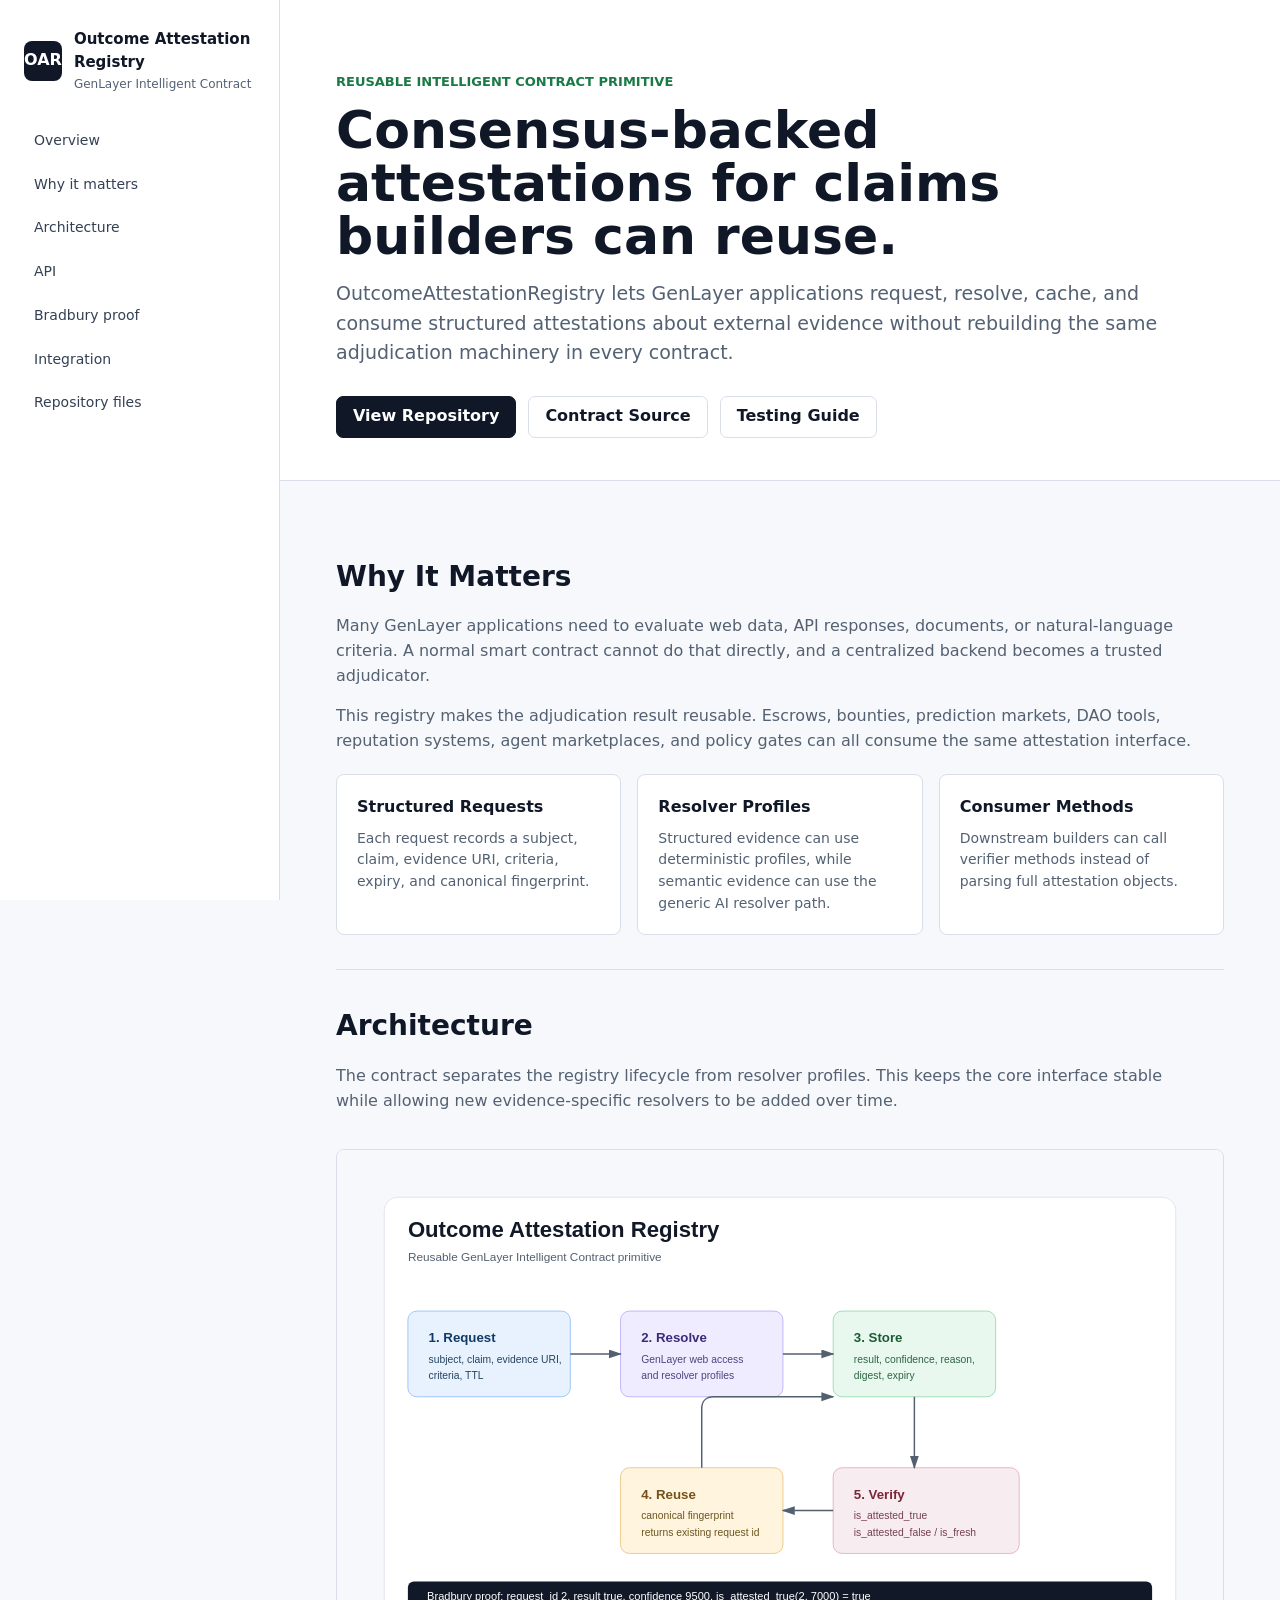
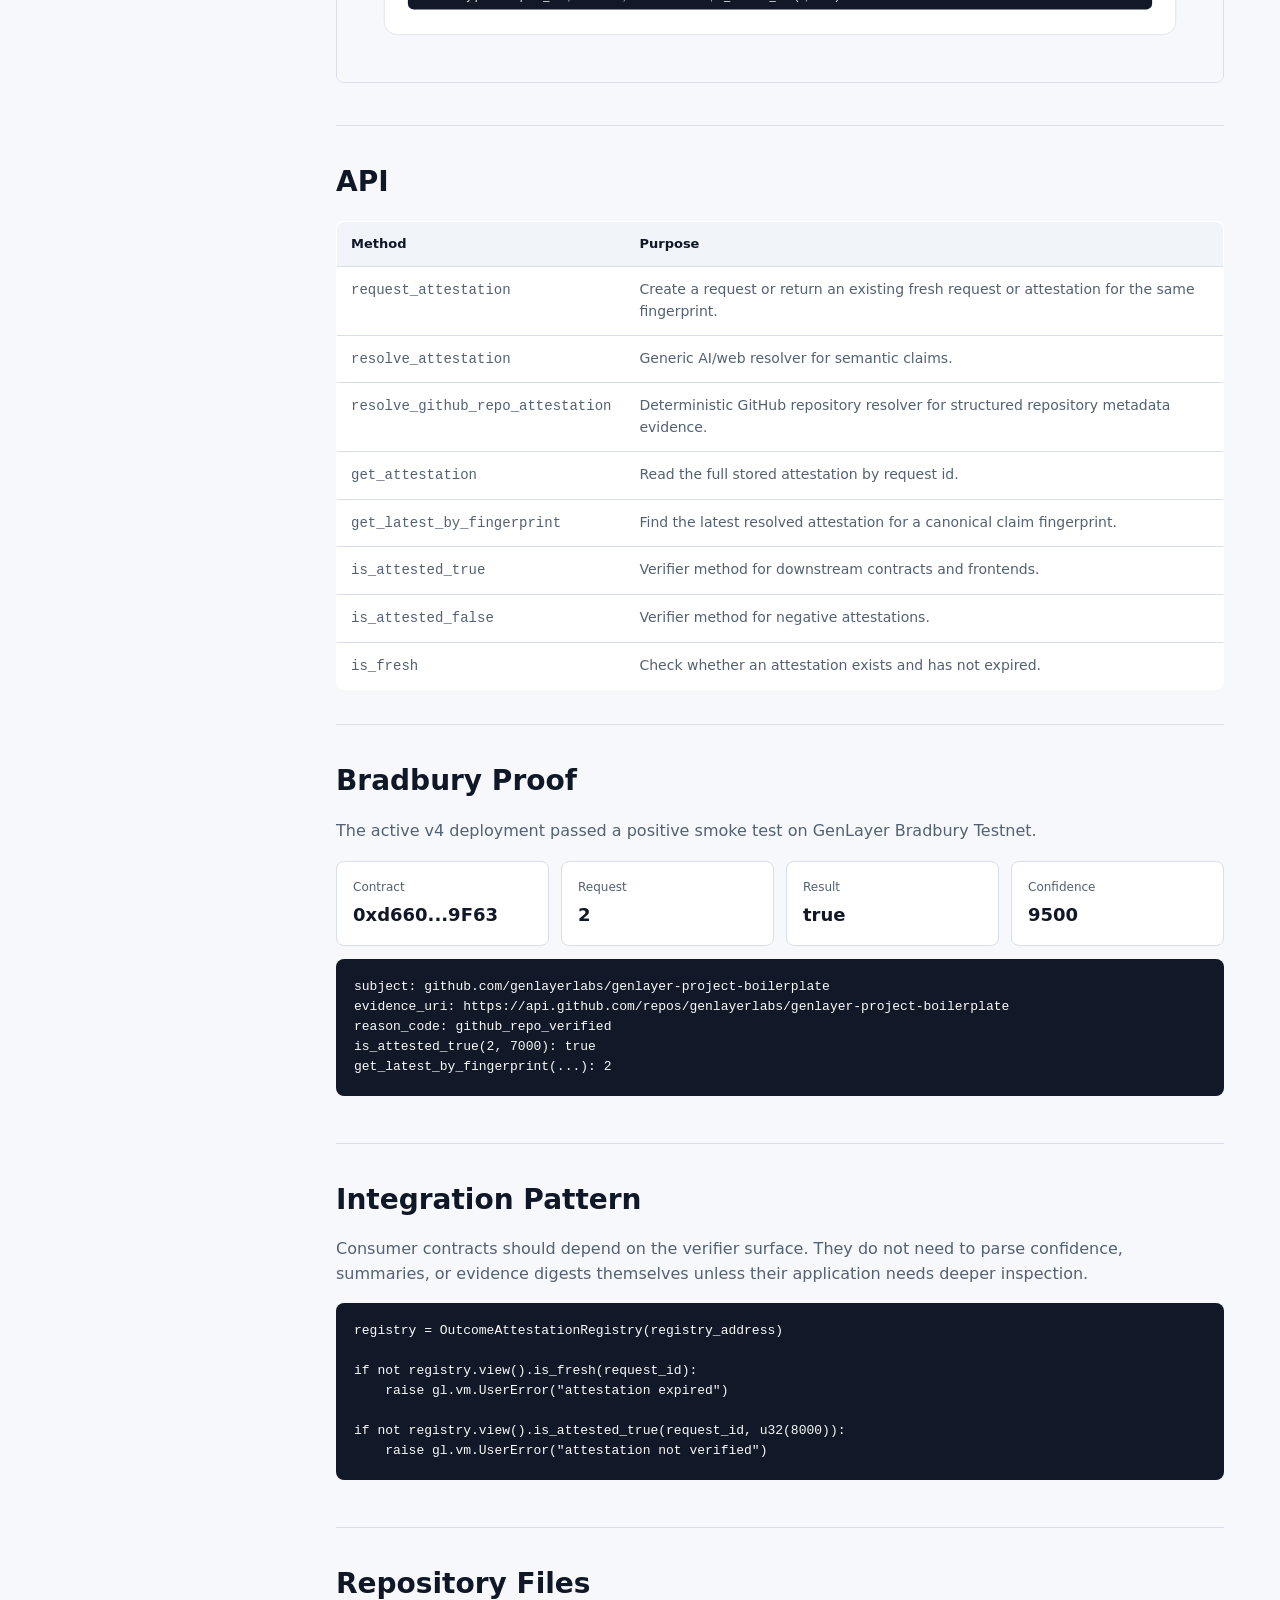
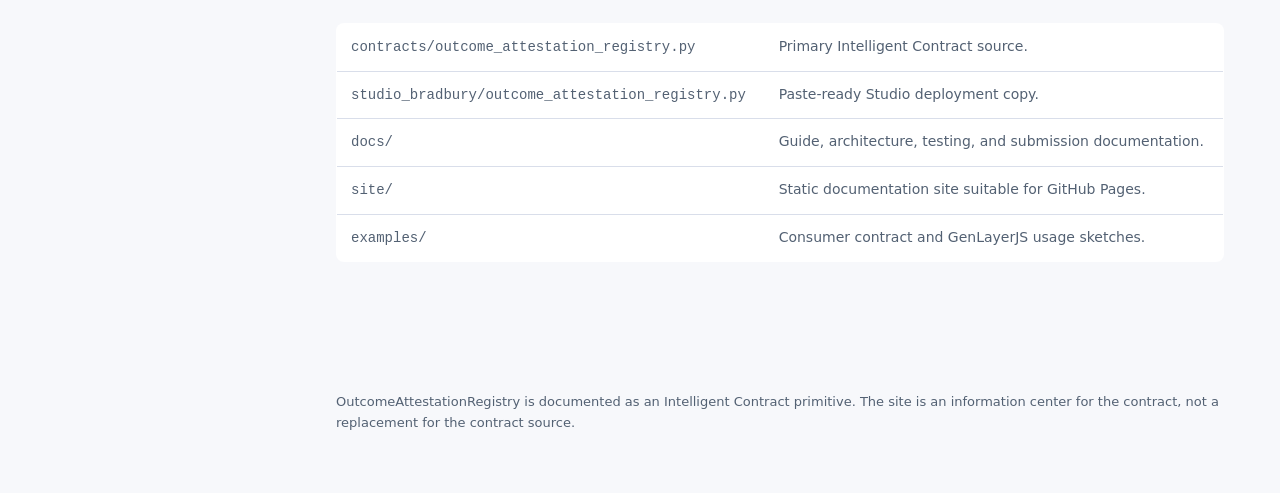
==== site/index.html @ e3e9e9b6 "Add professional documentation and site" ====
<!doctype html>
<html lang="en">
  <head>
    <meta charset="utf-8">
    <meta name="viewport" content="width=device-width, initial-scale=1">
    <title>Outcome Attestation Registry</title>
    <meta name="description" content="Documentation for OutcomeAttestationRegistry, a reusable GenLayer Intelligent Contract primitive for consensus-backed attestations.">
    <link rel="stylesheet" href="styles.css">
  </head>
  <body>
    <div class="layout">
      <aside class="sidebar">
        <div class="brand">
          <div class="mark">OAR</div>
          <div>
            <strong>Outcome Attestation Registry</strong>
            <span>GenLayer Intelligent Contract</span>
          </div>
        </div>
        <nav class="nav" aria-label="Documentation navigation">
          <a href="#overview">Overview</a>
          <a href="#why">Why it matters</a>
          <a href="#architecture">Architecture</a>
          <a href="#api">API</a>
          <a href="#testing">Bradbury proof</a>
          <a href="#integration">Integration</a>
          <a href="#files">Repository files</a>
        </nav>
      </aside>

      <main class="main">
        <header class="hero" id="overview">
          <div class="eyebrow">Reusable Intelligent Contract Primitive</div>
          <h1>Consensus-backed attestations for claims builders can reuse.</h1>
          <p class="lead">
            OutcomeAttestationRegistry lets GenLayer applications request, resolve, cache, and consume structured attestations about external evidence without rebuilding the same adjudication machinery in every contract.
          </p>
          <div class="hero-actions">
            <a class="button primary" href="https://github.com/Manablaq/genlayer-outcome-attestation-registry">View Repository</a>
            <a class="button" href="../contracts/outcome_attestation_registry.py">Contract Source</a>
            <a class="button" href="../docs/testing.md">Testing Guide</a>
          </div>
        </header>

        <div class="content">
          <section id="why">
            <h2>Why It Matters</h2>
            <p>
              Many GenLayer applications need to evaluate web data, API responses, documents, or natural-language criteria. A normal smart contract cannot do that directly, and a centralized backend becomes a trusted adjudicator.
            </p>
            <p>
              This registry makes the adjudication result reusable. Escrows, bounties, prediction markets, DAO tools, reputation systems, agent marketplaces, and policy gates can all consume the same attestation interface.
            </p>
            <div class="grid">
              <div class="card">
                <strong>Structured Requests</strong>
                <p>Each request records a subject, claim, evidence URI, criteria, expiry, and canonical fingerprint.</p>
              </div>
              <div class="card">
                <strong>Resolver Profiles</strong>
                <p>Structured evidence can use deterministic profiles, while semantic evidence can use the generic AI resolver path.</p>
              </div>
              <div class="card">
                <strong>Consumer Methods</strong>
                <p>Downstream builders can call verifier methods instead of parsing full attestation objects.</p>
              </div>
            </div>
          </section>

          <section id="architecture">
            <h2>Architecture</h2>
            <p>
              The contract separates the registry lifecycle from resolver profiles. This keeps the core interface stable while allowing new evidence-specific resolvers to be added over time.
            </p>
            <img class="diagram" src="assets/architecture.svg" alt="Outcome Attestation Registry architecture diagram">
          </section>

          <section id="api">
            <h2>API</h2>
            <table class="table">
              <thead>
                <tr>
                  <th>Method</th>
                  <th>Purpose</th>
                </tr>
              </thead>
              <tbody>
                <tr>
                  <td><code>request_attestation</code></td>
                  <td>Create a request or return an existing fresh request or attestation for the same fingerprint.</td>
                </tr>
                <tr>
                  <td><code>resolve_attestation</code></td>
                  <td>Generic AI/web resolver for semantic claims.</td>
                </tr>
                <tr>
                  <td><code>resolve_github_repo_attestation</code></td>
                  <td>Deterministic GitHub repository resolver for structured repository metadata evidence.</td>
                </tr>
                <tr>
                  <td><code>get_attestation</code></td>
                  <td>Read the full stored attestation by request id.</td>
                </tr>
                <tr>
                  <td><code>get_latest_by_fingerprint</code></td>
                  <td>Find the latest resolved attestation for a canonical claim fingerprint.</td>
                </tr>
                <tr>
                  <td><code>is_attested_true</code></td>
                  <td>Verifier method for downstream contracts and frontends.</td>
                </tr>
                <tr>
                  <td><code>is_attested_false</code></td>
                  <td>Verifier method for negative attestations.</td>
                </tr>
                <tr>
                  <td><code>is_fresh</code></td>
                  <td>Check whether an attestation exists and has not expired.</td>
                </tr>
              </tbody>
            </table>
          </section>

          <section id="testing">
            <h2>Bradbury Proof</h2>
            <p>
              The active v4 deployment passed a positive smoke test on GenLayer Bradbury Testnet.
            </p>
            <div class="proof">
              <div class="metric">
                <span>Contract</span>
                <strong>0xd660...9F63</strong>
              </div>
              <div class="metric">
                <span>Request</span>
                <strong>2</strong>
              </div>
              <div class="metric">
                <span>Result</span>
                <strong>true</strong>
              </div>
              <div class="metric">
                <span>Confidence</span>
                <strong>9500</strong>
              </div>
            </div>
            <pre><code>subject: github.com/genlayerlabs/genlayer-project-boilerplate
evidence_uri: https://api.github.com/repos/genlayerlabs/genlayer-project-boilerplate
reason_code: github_repo_verified
is_attested_true(2, 7000): true
get_latest_by_fingerprint(...): 2</code></pre>
          </section>

          <section id="integration">
            <h2>Integration Pattern</h2>
            <p>
              Consumer contracts should depend on the verifier surface. They do not need to parse confidence, summaries, or evidence digests themselves unless their application needs deeper inspection.
            </p>
            <pre><code>registry = OutcomeAttestationRegistry(registry_address)

if not registry.view().is_fresh(request_id):
    raise gl.vm.UserError("attestation expired")

if not registry.view().is_attested_true(request_id, u32(8000)):
    raise gl.vm.UserError("attestation not verified")</code></pre>
          </section>

          <section id="files">
            <h2>Repository Files</h2>
            <table class="table">
              <tbody>
                <tr>
                  <td><code>contracts/outcome_attestation_registry.py</code></td>
                  <td>Primary Intelligent Contract source.</td>
                </tr>
                <tr>
                  <td><code>studio_bradbury/outcome_attestation_registry.py</code></td>
                  <td>Paste-ready Studio deployment copy.</td>
                </tr>
                <tr>
                  <td><code>docs/</code></td>
                  <td>Guide, architecture, testing, and submission documentation.</td>
                </tr>
                <tr>
                  <td><code>site/</code></td>
                  <td>Static documentation site suitable for GitHub Pages.</td>
                </tr>
                <tr>
                  <td><code>examples/</code></td>
                  <td>Consumer contract and GenLayerJS usage sketches.</td>
                </tr>
              </tbody>
            </table>
          </section>
        </div>

        <footer class="footer">
          OutcomeAttestationRegistry is documented as an Intelligent Contract primitive. The site is an information center for the contract, not a replacement for the contract source.
        </footer>
      </main>
    </div>
  </body>
</html>
---- site/styles.css ----
:root {
  color-scheme: light;
  --bg: #f7f8fb;
  --panel: #ffffff;
  --ink: #101828;
  --muted: #536173;
  --line: #d9deea;
  --blue: #1769aa;
  --green: #197a45;
  --purple: #5b43b7;
  --rose: #9f2f4b;
  --code: #111827;
}

* {
  box-sizing: border-box;
}

html {
  scroll-behavior: smooth;
}

body {
  margin: 0;
  background: var(--bg);
  color: var(--ink);
  font-family: Inter, ui-sans-serif, system-ui, -apple-system, BlinkMacSystemFont, "Segoe UI", sans-serif;
  line-height: 1.55;
}

a {
  color: var(--blue);
  text-decoration: none;
}

a:hover {
  text-decoration: underline;
}

.layout {
  display: grid;
  grid-template-columns: 280px minmax(0, 1fr);
  min-height: 100vh;
}

.sidebar {
  position: sticky;
  top: 0;
  height: 100vh;
  padding: 28px 24px;
  border-right: 1px solid var(--line);
  background: #ffffff;
  overflow: auto;
}

.brand {
  display: flex;
  gap: 12px;
  align-items: center;
  margin-bottom: 28px;
}

.mark {
  display: grid;
  place-items: center;
  width: 40px;
  height: 40px;
  border-radius: 8px;
  background: var(--ink);
  color: #ffffff;
  font-weight: 800;
}

.brand strong {
  display: block;
  font-size: 15px;
}

.brand span {
  display: block;
  color: var(--muted);
  font-size: 12px;
}

.nav {
  display: grid;
  gap: 4px;
}

.nav a {
  padding: 9px 10px;
  border-radius: 6px;
  color: #344054;
  font-size: 14px;
}

.nav a:hover {
  background: #f1f4f9;
  text-decoration: none;
}

.main {
  min-width: 0;
}

.hero {
  padding: 72px 56px 42px;
  border-bottom: 1px solid var(--line);
  background: #ffffff;
}

.eyebrow {
  color: var(--green);
  font-size: 13px;
  font-weight: 800;
  letter-spacing: 0;
  text-transform: uppercase;
}

h1 {
  max-width: 960px;
  margin: 12px 0 16px;
  font-size: 52px;
  line-height: 1.02;
  letter-spacing: 0;
}

.lead {
  max-width: 850px;
  margin: 0;
  color: var(--muted);
  font-size: 19px;
}

.hero-actions {
  display: flex;
  flex-wrap: wrap;
  gap: 12px;
  margin-top: 28px;
}

.button {
  display: inline-flex;
  align-items: center;
  justify-content: center;
  min-height: 42px;
  padding: 0 16px;
  border: 1px solid var(--line);
  border-radius: 7px;
  background: #ffffff;
  color: var(--ink);
  font-weight: 700;
}

.button.primary {
  border-color: var(--ink);
  background: var(--ink);
  color: #ffffff;
}

.content {
  max-width: 1120px;
  padding: 40px 56px 72px;
}

section {
  padding: 34px 0;
  border-bottom: 1px solid var(--line);
}

section:last-child {
  border-bottom: 0;
}

h2 {
  margin: 0 0 14px;
  font-size: 28px;
  letter-spacing: 0;
}

h3 {
  margin: 22px 0 8px;
  font-size: 18px;
}

p {
  max-width: 860px;
  color: var(--muted);
}

.grid {
  display: grid;
  grid-template-columns: repeat(3, minmax(0, 1fr));
  gap: 16px;
  margin-top: 20px;
}

.card {
  min-height: 160px;
  padding: 20px;
  border: 1px solid var(--line);
  border-radius: 8px;
  background: var(--panel);
}

.card strong {
  display: block;
  margin-bottom: 8px;
  font-size: 16px;
}

.card p {
  margin: 0;
  font-size: 14px;
}

.proof {
  display: grid;
  grid-template-columns: repeat(4, minmax(0, 1fr));
  gap: 12px;
  margin-top: 18px;
}

.metric {
  padding: 16px;
  border: 1px solid var(--line);
  border-radius: 8px;
  background: #ffffff;
}

.metric span {
  display: block;
  color: var(--muted);
  font-size: 12px;
}

.metric strong {
  display: block;
  margin-top: 4px;
  color: var(--ink);
  font-size: 18px;
  overflow-wrap: anywhere;
}

pre {
  max-width: 100%;
  overflow: auto;
  padding: 18px;
  border-radius: 8px;
  background: var(--code);
  color: #f9fafb;
  font-size: 13px;
}

code {
  font-family: "SFMono-Regular", Consolas, "Liberation Mono", monospace;
}

.diagram {
  width: 100%;
  margin-top: 20px;
  border: 1px solid var(--line);
  border-radius: 8px;
  background: #ffffff;
}

.table {
  width: 100%;
  border-collapse: collapse;
  margin-top: 18px;
  background: #ffffff;
  border: 1px solid var(--line);
  border-radius: 8px;
  overflow: hidden;
}

.table th,
.table td {
  padding: 12px 14px;
  border-bottom: 1px solid var(--line);
  text-align: left;
  vertical-align: top;
}

.table th {
  background: #f1f4f9;
  font-size: 13px;
}

.table td {
  color: var(--muted);
  font-size: 14px;
}

.footer {
  padding: 24px 56px 48px;
  color: var(--muted);
  font-size: 13px;
}

@media (max-width: 880px) {
  .layout {
    display: block;
  }

  .sidebar {
    position: static;
    height: auto;
  }

  .hero,
  .content,
  .footer {
    padding-left: 24px;
    padding-right: 24px;
  }

  h1 {
    font-size: 38px;
  }

  .grid,
  .proof {
    grid-template-columns: 1fr;
  }
}
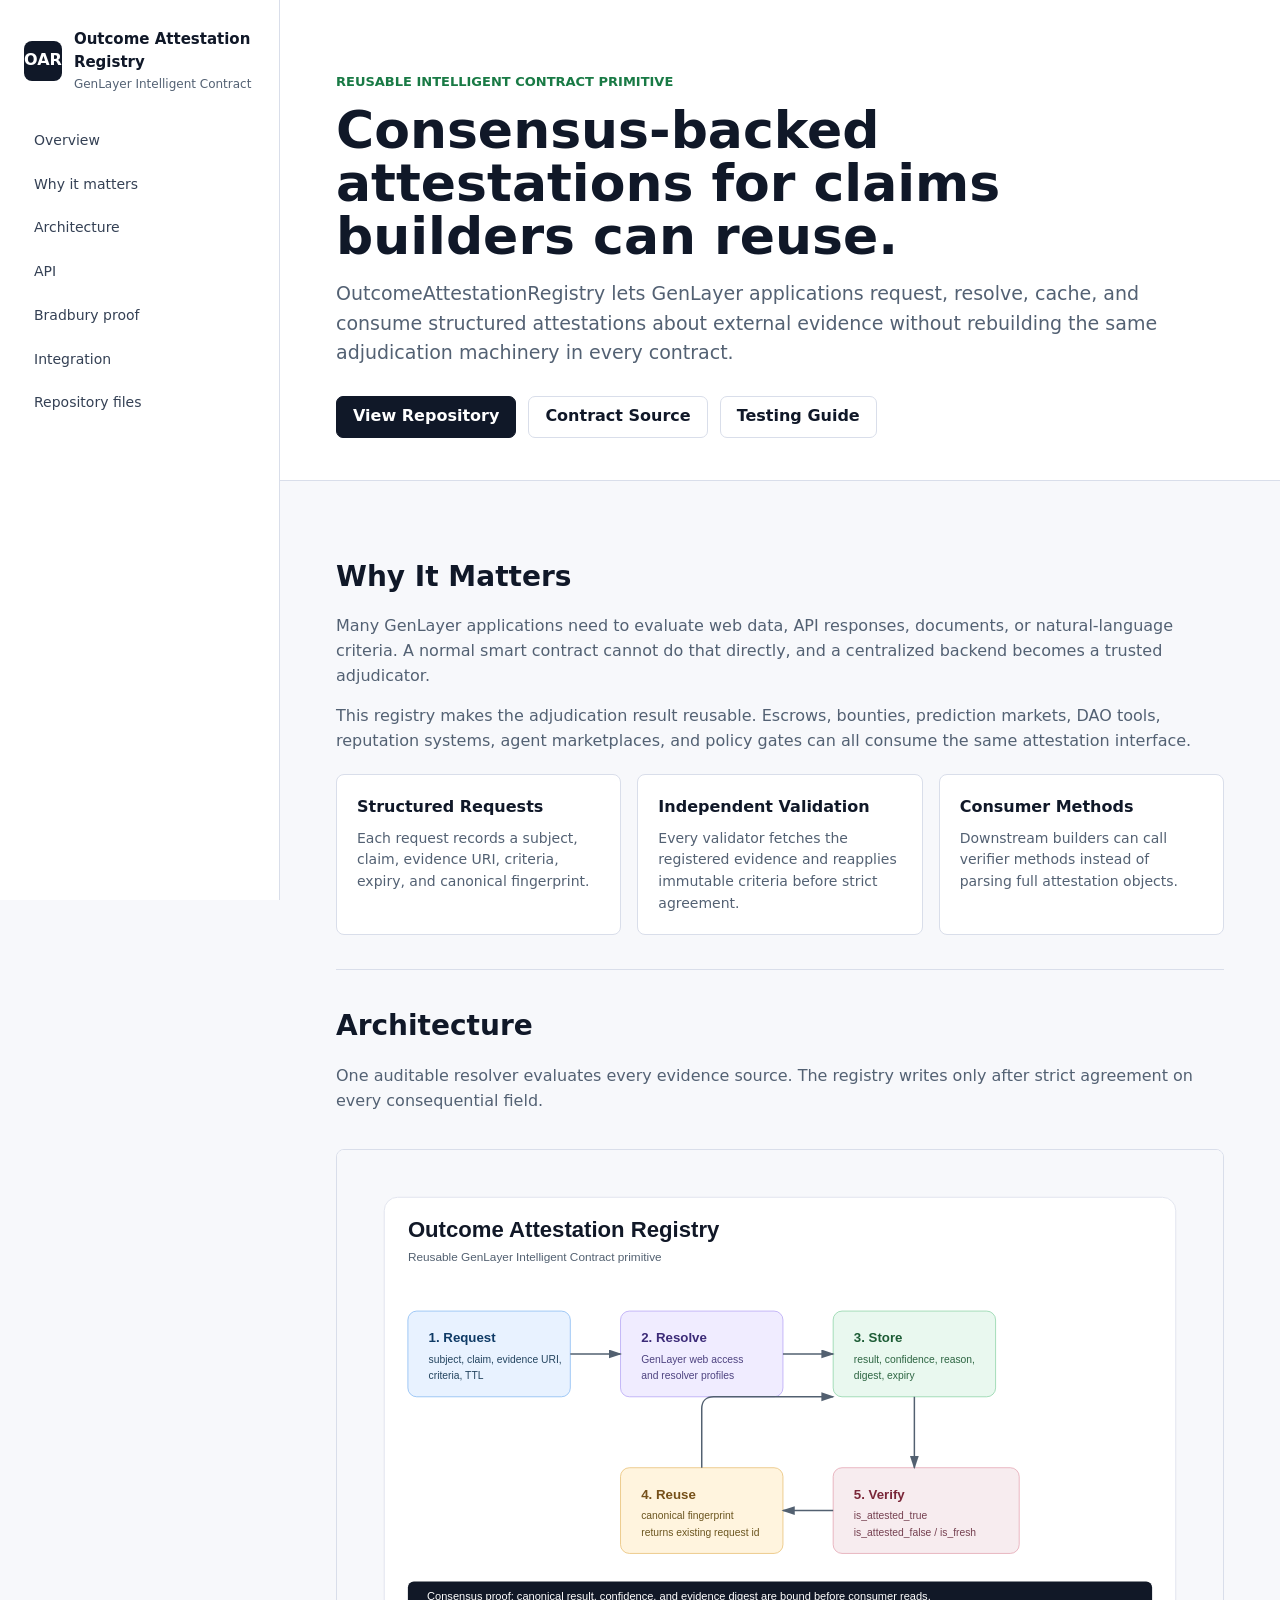
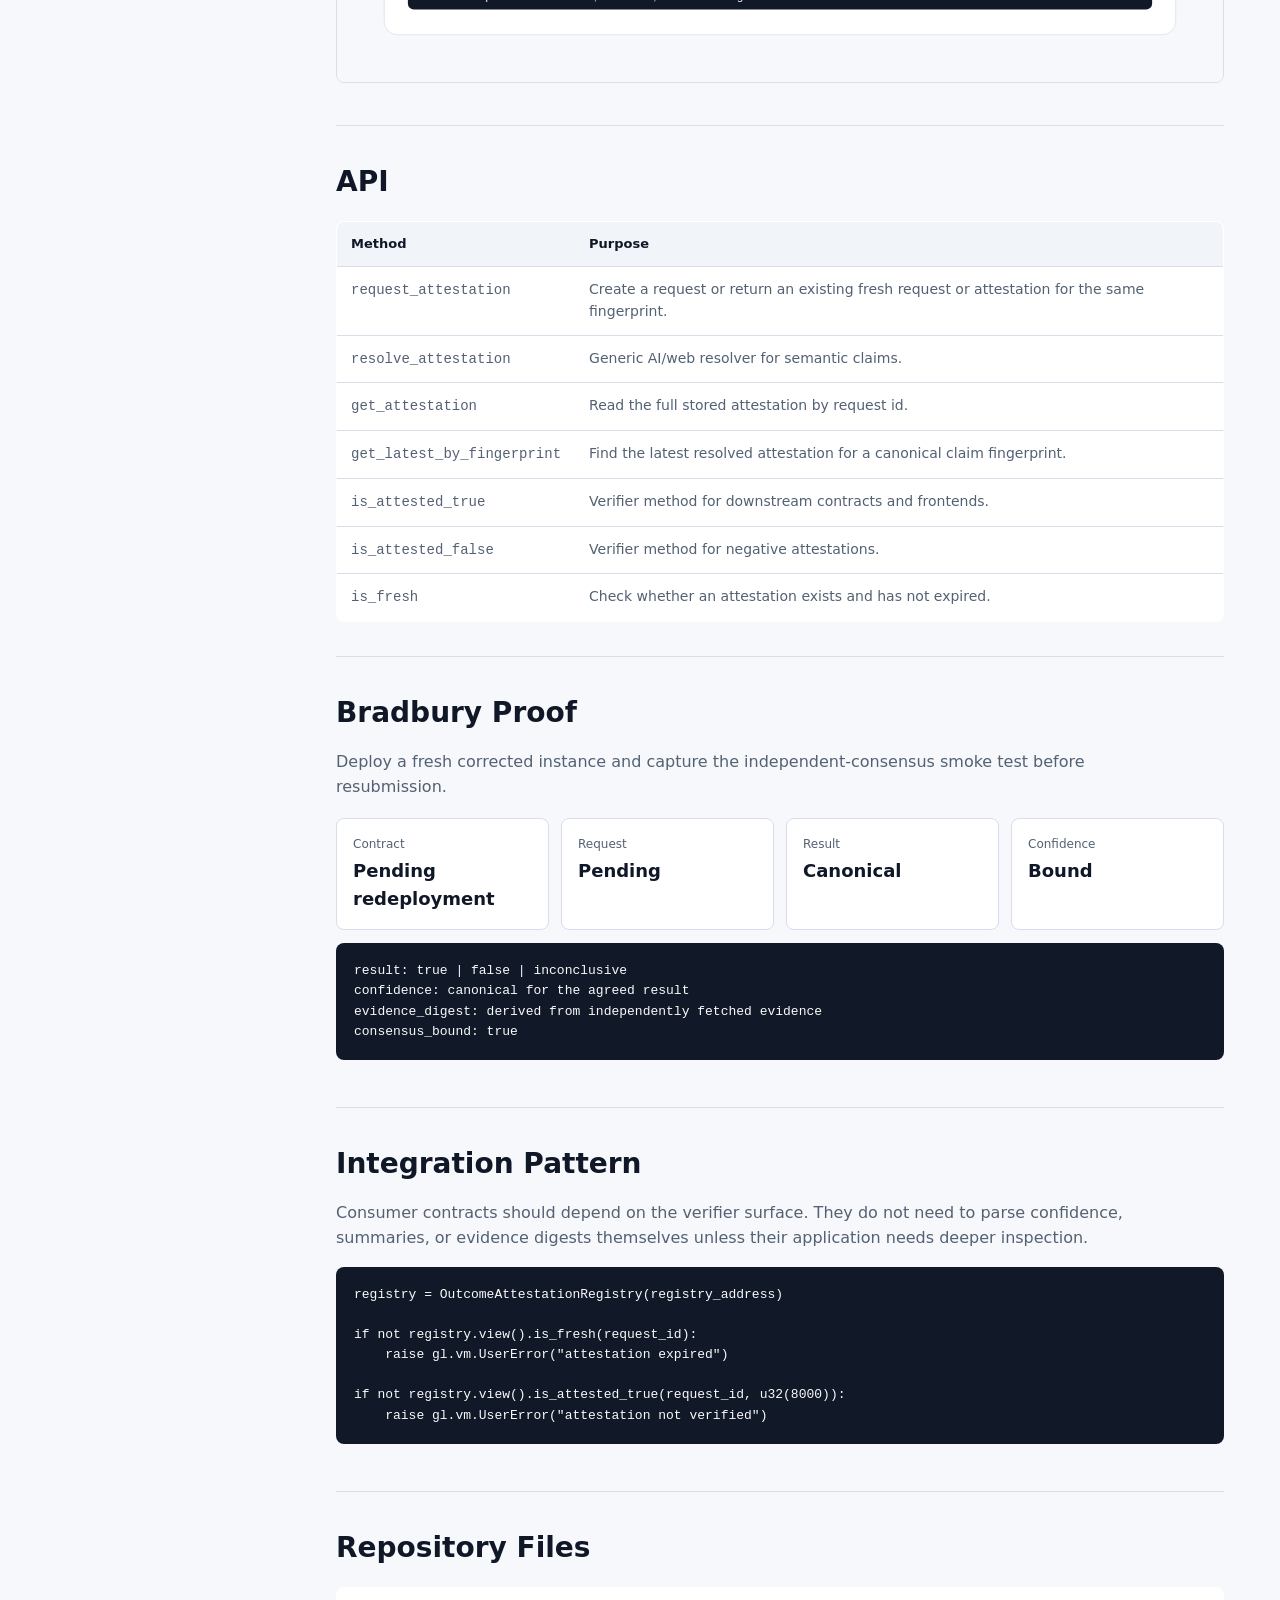
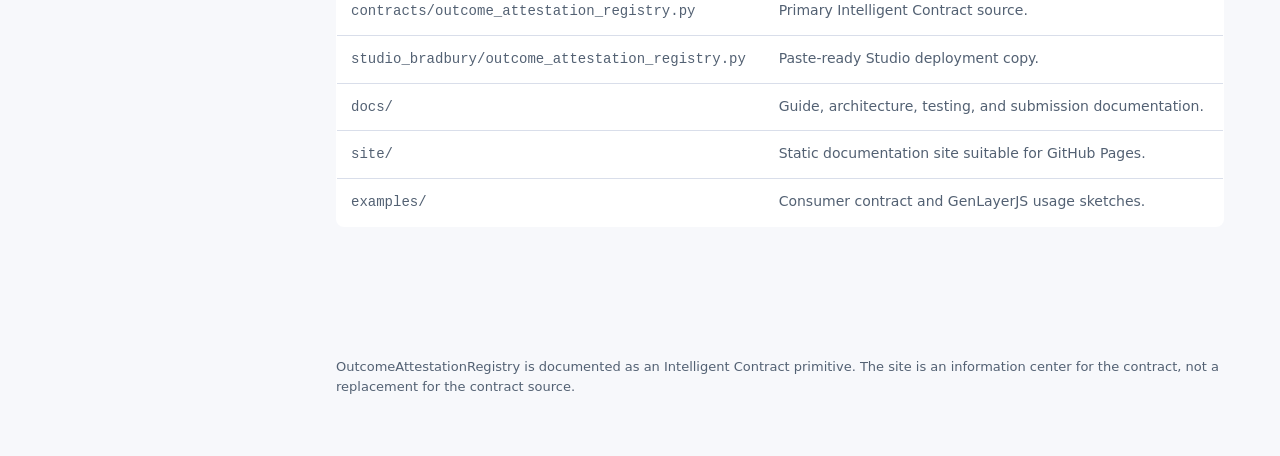
==== commit 193a7192: "Harden attestation consensus boundary" ====
--- a/site/index.html
+++ b/site/index.html
@@ -57,8 +57,8 @@
                 <p>Each request records a subject, claim, evidence URI, criteria, expiry, and canonical fingerprint.</p>
               </div>
               <div class="card">
-                <strong>Resolver Profiles</strong>
-                <p>Structured evidence can use deterministic profiles, while semantic evidence can use the generic AI resolver path.</p>
+                <strong>Independent Validation</strong>
+                <p>Every validator fetches the registered evidence and reapplies immutable criteria before strict agreement.</p>
               </div>
               <div class="card">
                 <strong>Consumer Methods</strong>
@@ -70,7 +70,7 @@
           <section id="architecture">
             <h2>Architecture</h2>
             <p>
-              The contract separates the registry lifecycle from resolver profiles. This keeps the core interface stable while allowing new evidence-specific resolvers to be added over time.
+              One auditable resolver evaluates every evidence source. The registry writes only after strict agreement on every consequential field.
             </p>
             <img class="diagram" src="assets/architecture.svg" alt="Outcome Attestation Registry architecture diagram">
           </section>
@@ -92,10 +92,6 @@
                 <tr>
                   <td><code>resolve_attestation</code></td>
                   <td>Generic AI/web resolver for semantic claims.</td>
-                </tr>
-                <tr>
-                  <td><code>resolve_github_repo_attestation</code></td>
-                  <td>Deterministic GitHub repository resolver for structured repository metadata evidence.</td>
                 </tr>
                 <tr>
                   <td><code>get_attestation</code></td>
@@ -124,31 +120,30 @@
           <section id="testing">
             <h2>Bradbury Proof</h2>
             <p>
-              The active v4 deployment passed a positive smoke test on GenLayer Bradbury Testnet.
+              Deploy a fresh corrected instance and capture the independent-consensus smoke test before resubmission.
             </p>
             <div class="proof">
               <div class="metric">
                 <span>Contract</span>
-                <strong>0xd660...9F63</strong>
+                <strong>Pending redeployment</strong>
               </div>
               <div class="metric">
                 <span>Request</span>
-                <strong>2</strong>
+                <strong>Pending</strong>
               </div>
               <div class="metric">
                 <span>Result</span>
-                <strong>true</strong>
+                <strong>Canonical</strong>
               </div>
               <div class="metric">
                 <span>Confidence</span>
-                <strong>9500</strong>
+                <strong>Bound</strong>
               </div>
             </div>
-            <pre><code>subject: github.com/genlayerlabs/genlayer-project-boilerplate
-evidence_uri: https://api.github.com/repos/genlayerlabs/genlayer-project-boilerplate
-reason_code: github_repo_verified
-is_attested_true(2, 7000): true
-get_latest_by_fingerprint(...): 2</code></pre>
+            <pre><code>result: true | false | inconclusive
+confidence: canonical for the agreed result
+evidence_digest: derived from independently fetched evidence
+consensus_bound: true</code></pre>
           </section>
 
           <section id="integration">
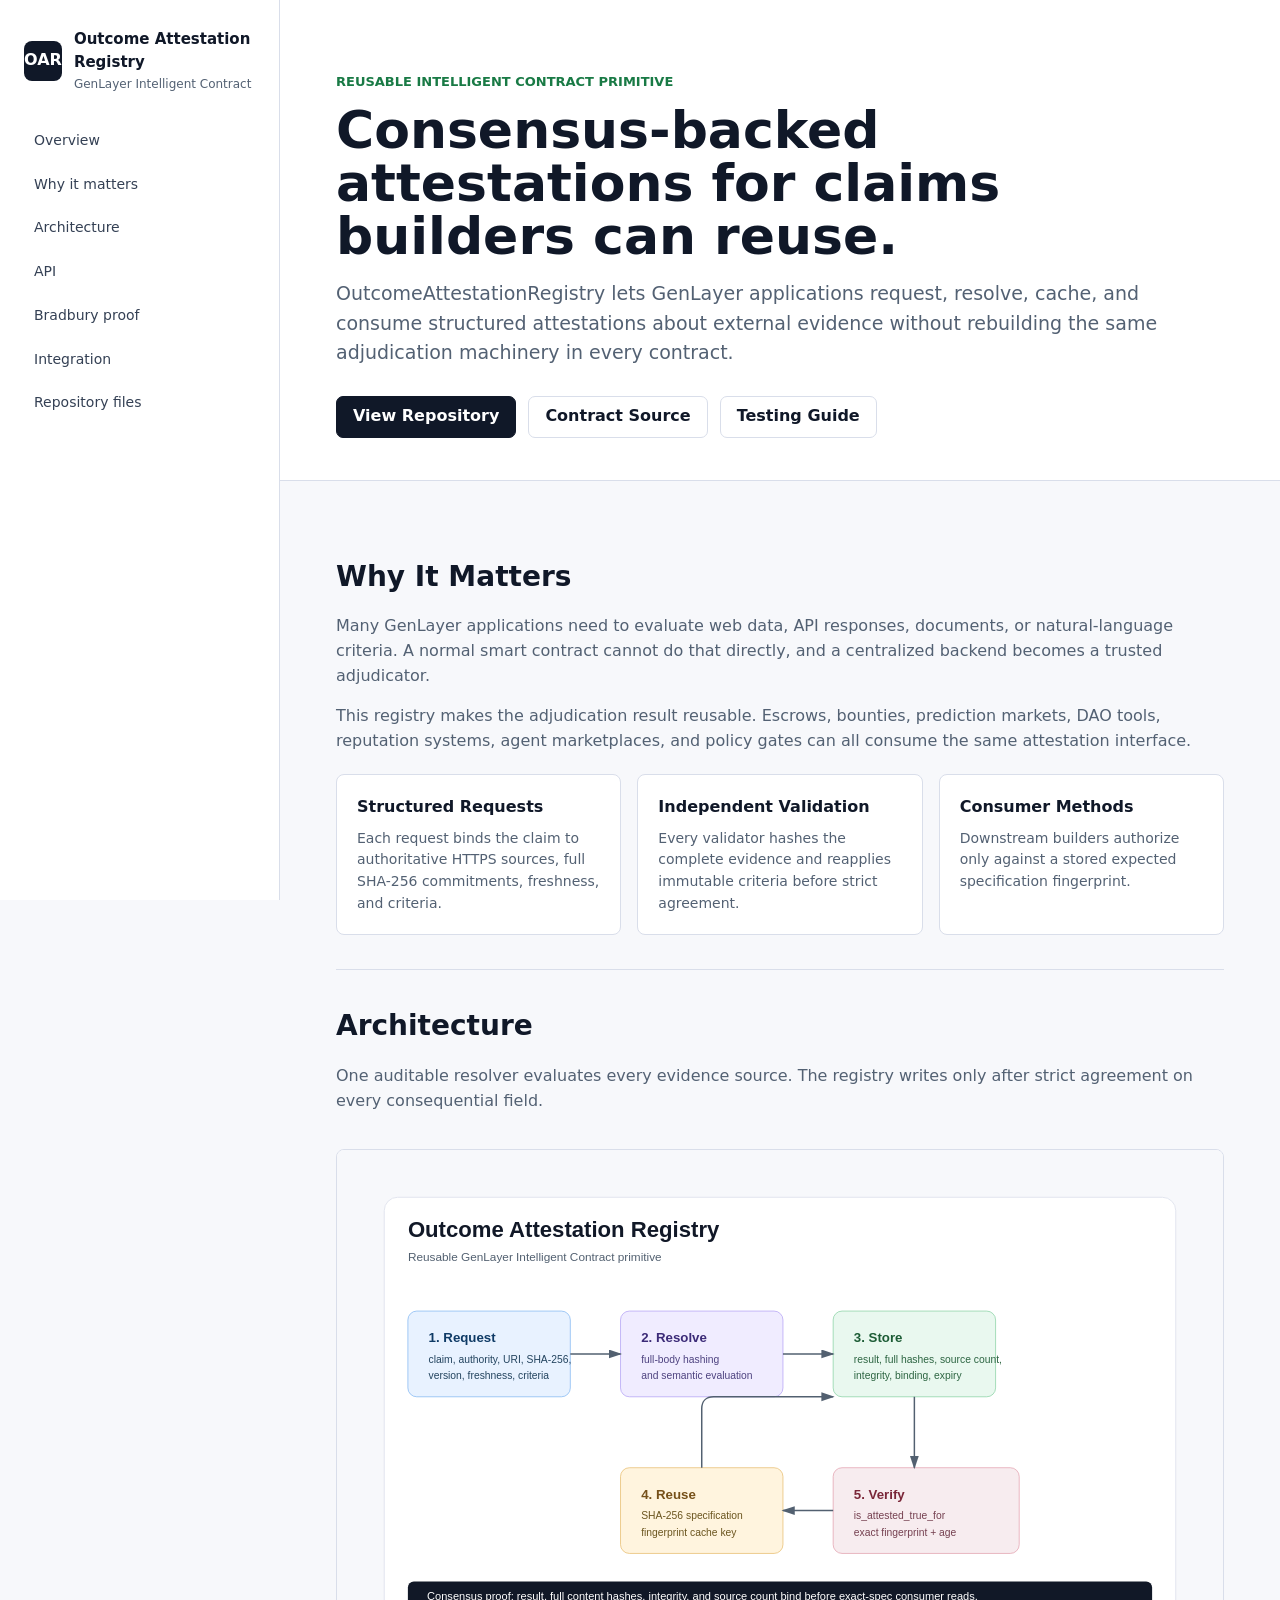
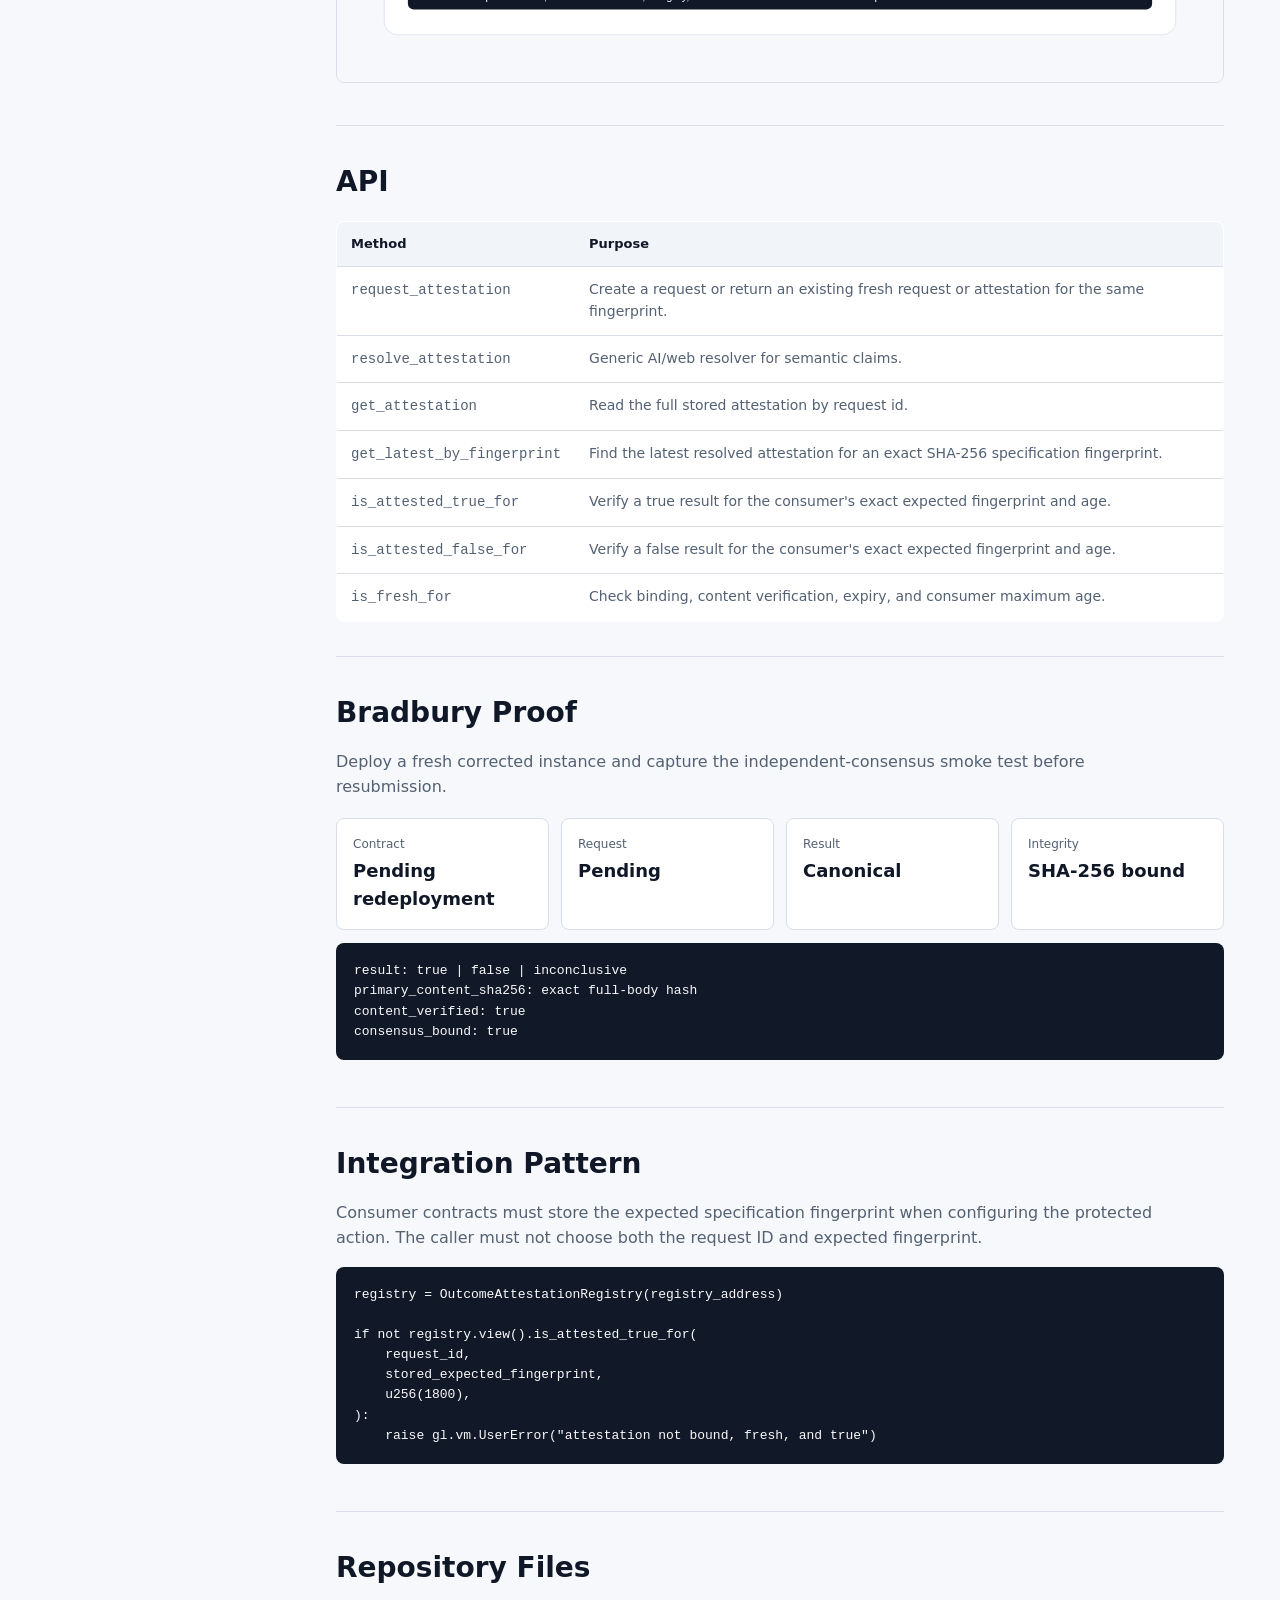
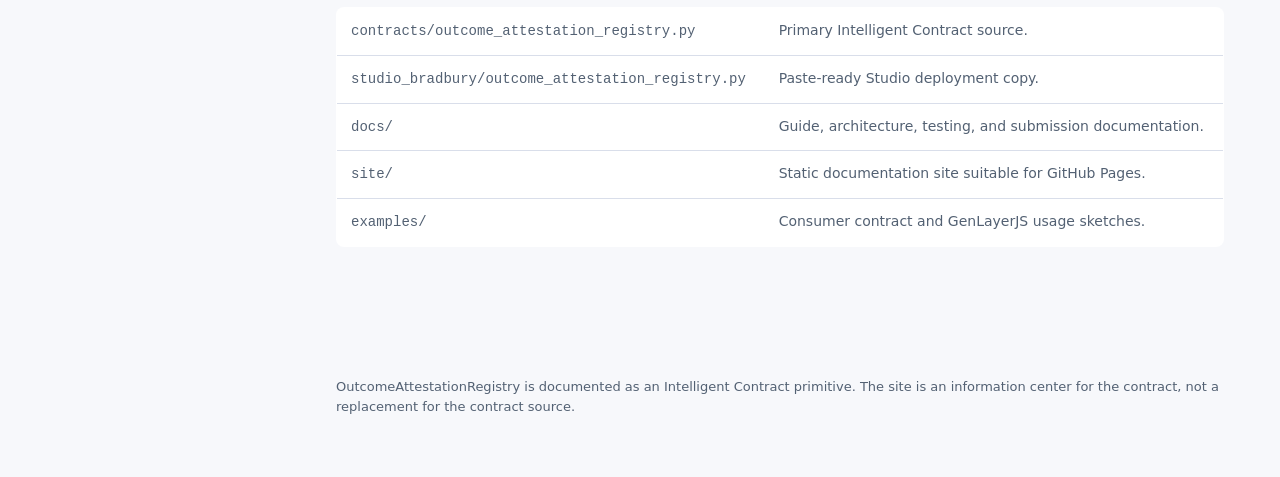
==== commit 0868930e: "Harden attestation evidence and consumer binding" ====
--- a/site/index.html
+++ b/site/index.html
@@ -54,15 +54,15 @@
             <div class="grid">
               <div class="card">
                 <strong>Structured Requests</strong>
-                <p>Each request records a subject, claim, evidence URI, criteria, expiry, and canonical fingerprint.</p>
+                <p>Each request binds the claim to authoritative HTTPS sources, full SHA-256 commitments, freshness, and criteria.</p>
               </div>
               <div class="card">
                 <strong>Independent Validation</strong>
-                <p>Every validator fetches the registered evidence and reapplies immutable criteria before strict agreement.</p>
+                <p>Every validator hashes the complete evidence and reapplies immutable criteria before strict agreement.</p>
               </div>
               <div class="card">
                 <strong>Consumer Methods</strong>
-                <p>Downstream builders can call verifier methods instead of parsing full attestation objects.</p>
+                <p>Downstream builders authorize only against a stored expected specification fingerprint.</p>
               </div>
             </div>
           </section>
@@ -99,19 +99,19 @@
                 </tr>
                 <tr>
                   <td><code>get_latest_by_fingerprint</code></td>
-                  <td>Find the latest resolved attestation for a canonical claim fingerprint.</td>
+                  <td>Find the latest resolved attestation for an exact SHA-256 specification fingerprint.</td>
                 </tr>
                 <tr>
-                  <td><code>is_attested_true</code></td>
-                  <td>Verifier method for downstream contracts and frontends.</td>
+                  <td><code>is_attested_true_for</code></td>
+                  <td>Verify a true result for the consumer's exact expected fingerprint and age.</td>
                 </tr>
                 <tr>
-                  <td><code>is_attested_false</code></td>
-                  <td>Verifier method for negative attestations.</td>
+                  <td><code>is_attested_false_for</code></td>
+                  <td>Verify a false result for the consumer's exact expected fingerprint and age.</td>
                 </tr>
                 <tr>
-                  <td><code>is_fresh</code></td>
-                  <td>Check whether an attestation exists and has not expired.</td>
+                  <td><code>is_fresh_for</code></td>
+                  <td>Check binding, content verification, expiry, and consumer maximum age.</td>
                 </tr>
               </tbody>
             </table>
@@ -136,28 +136,29 @@
                 <strong>Canonical</strong>
               </div>
               <div class="metric">
-                <span>Confidence</span>
-                <strong>Bound</strong>
+                <span>Integrity</span>
+                <strong>SHA-256 bound</strong>
               </div>
             </div>
             <pre><code>result: true | false | inconclusive
-confidence: canonical for the agreed result
-evidence_digest: derived from independently fetched evidence
+primary_content_sha256: exact full-body hash
+content_verified: true
 consensus_bound: true</code></pre>
           </section>
 
           <section id="integration">
             <h2>Integration Pattern</h2>
             <p>
-              Consumer contracts should depend on the verifier surface. They do not need to parse confidence, summaries, or evidence digests themselves unless their application needs deeper inspection.
+              Consumer contracts must store the expected specification fingerprint when configuring the protected action. The caller must not choose both the request ID and expected fingerprint.
             </p>
             <pre><code>registry = OutcomeAttestationRegistry(registry_address)
 
-if not registry.view().is_fresh(request_id):
-    raise gl.vm.UserError("attestation expired")
-
-if not registry.view().is_attested_true(request_id, u32(8000)):
-    raise gl.vm.UserError("attestation not verified")</code></pre>
+if not registry.view().is_attested_true_for(
+    request_id,
+    stored_expected_fingerprint,
+    u256(1800),
+):
+    raise gl.vm.UserError("attestation not bound, fresh, and true")</code></pre>
           </section>
 
           <section id="files">
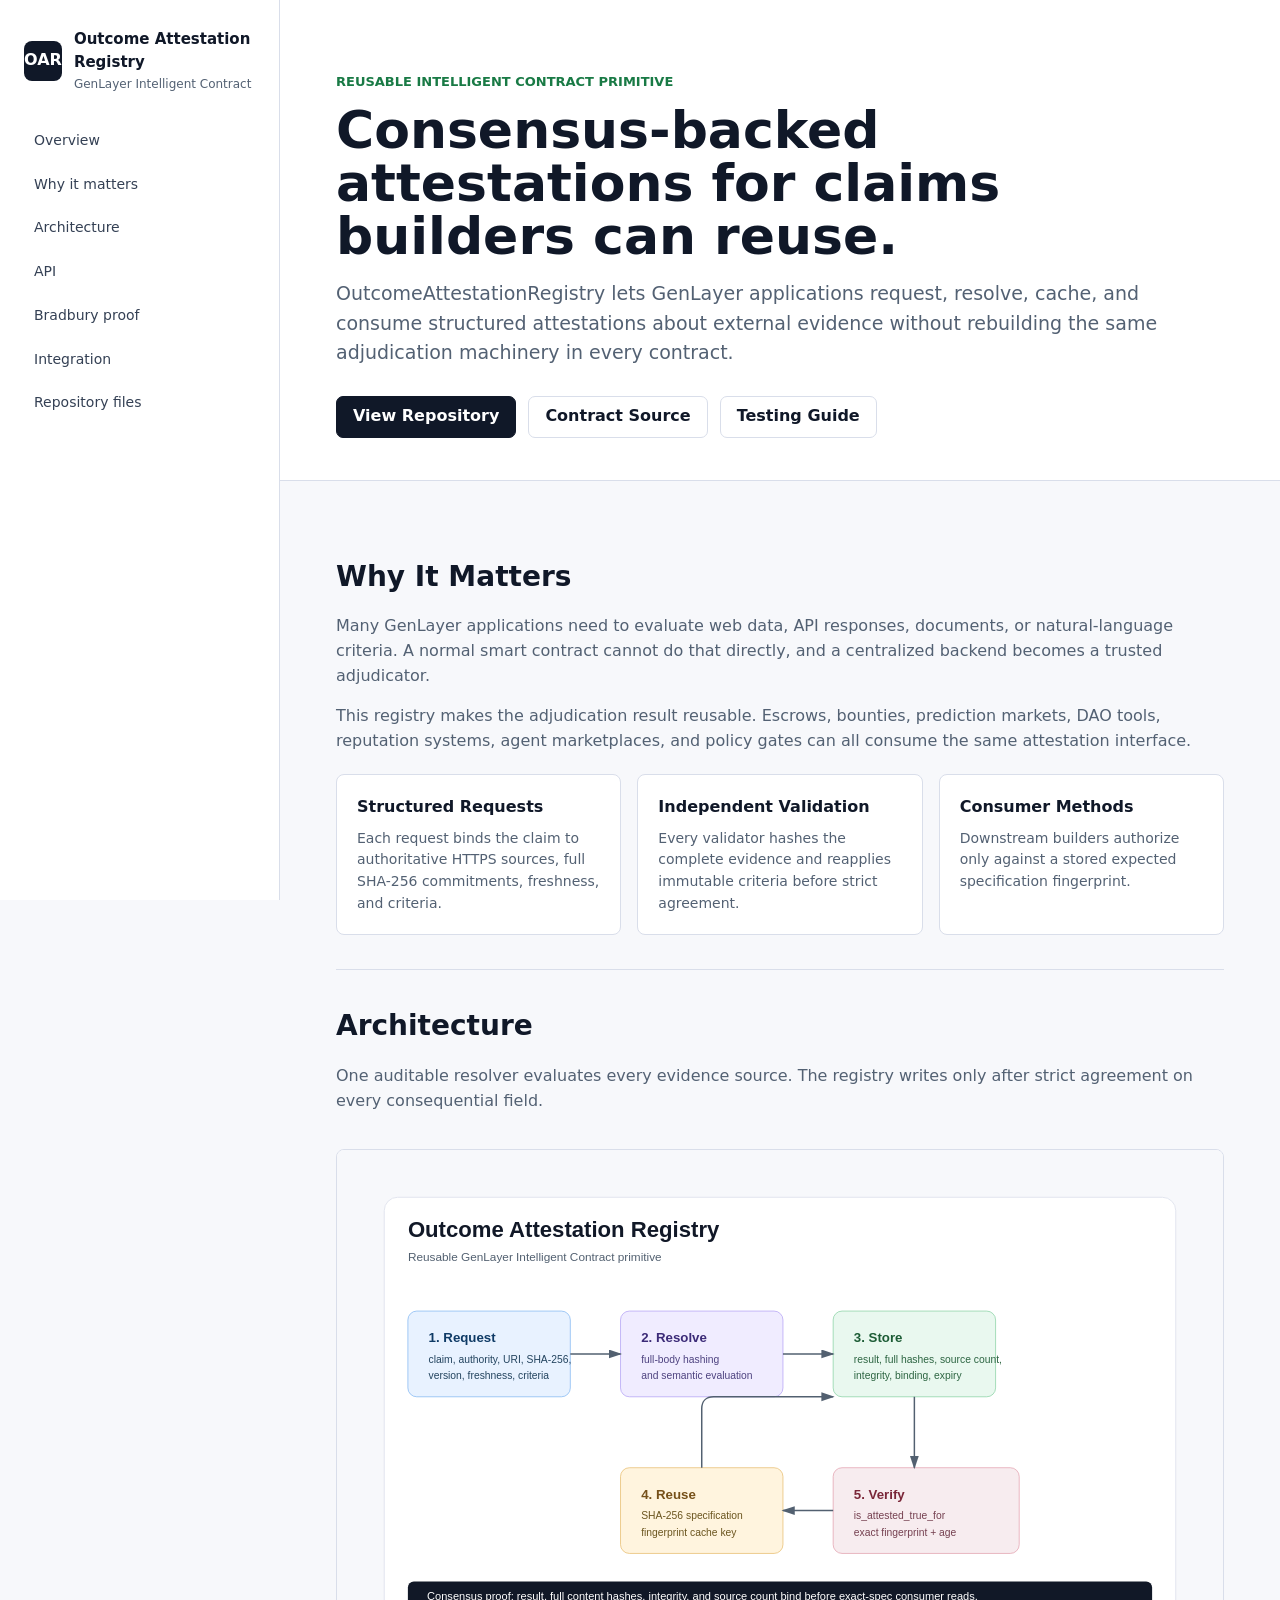
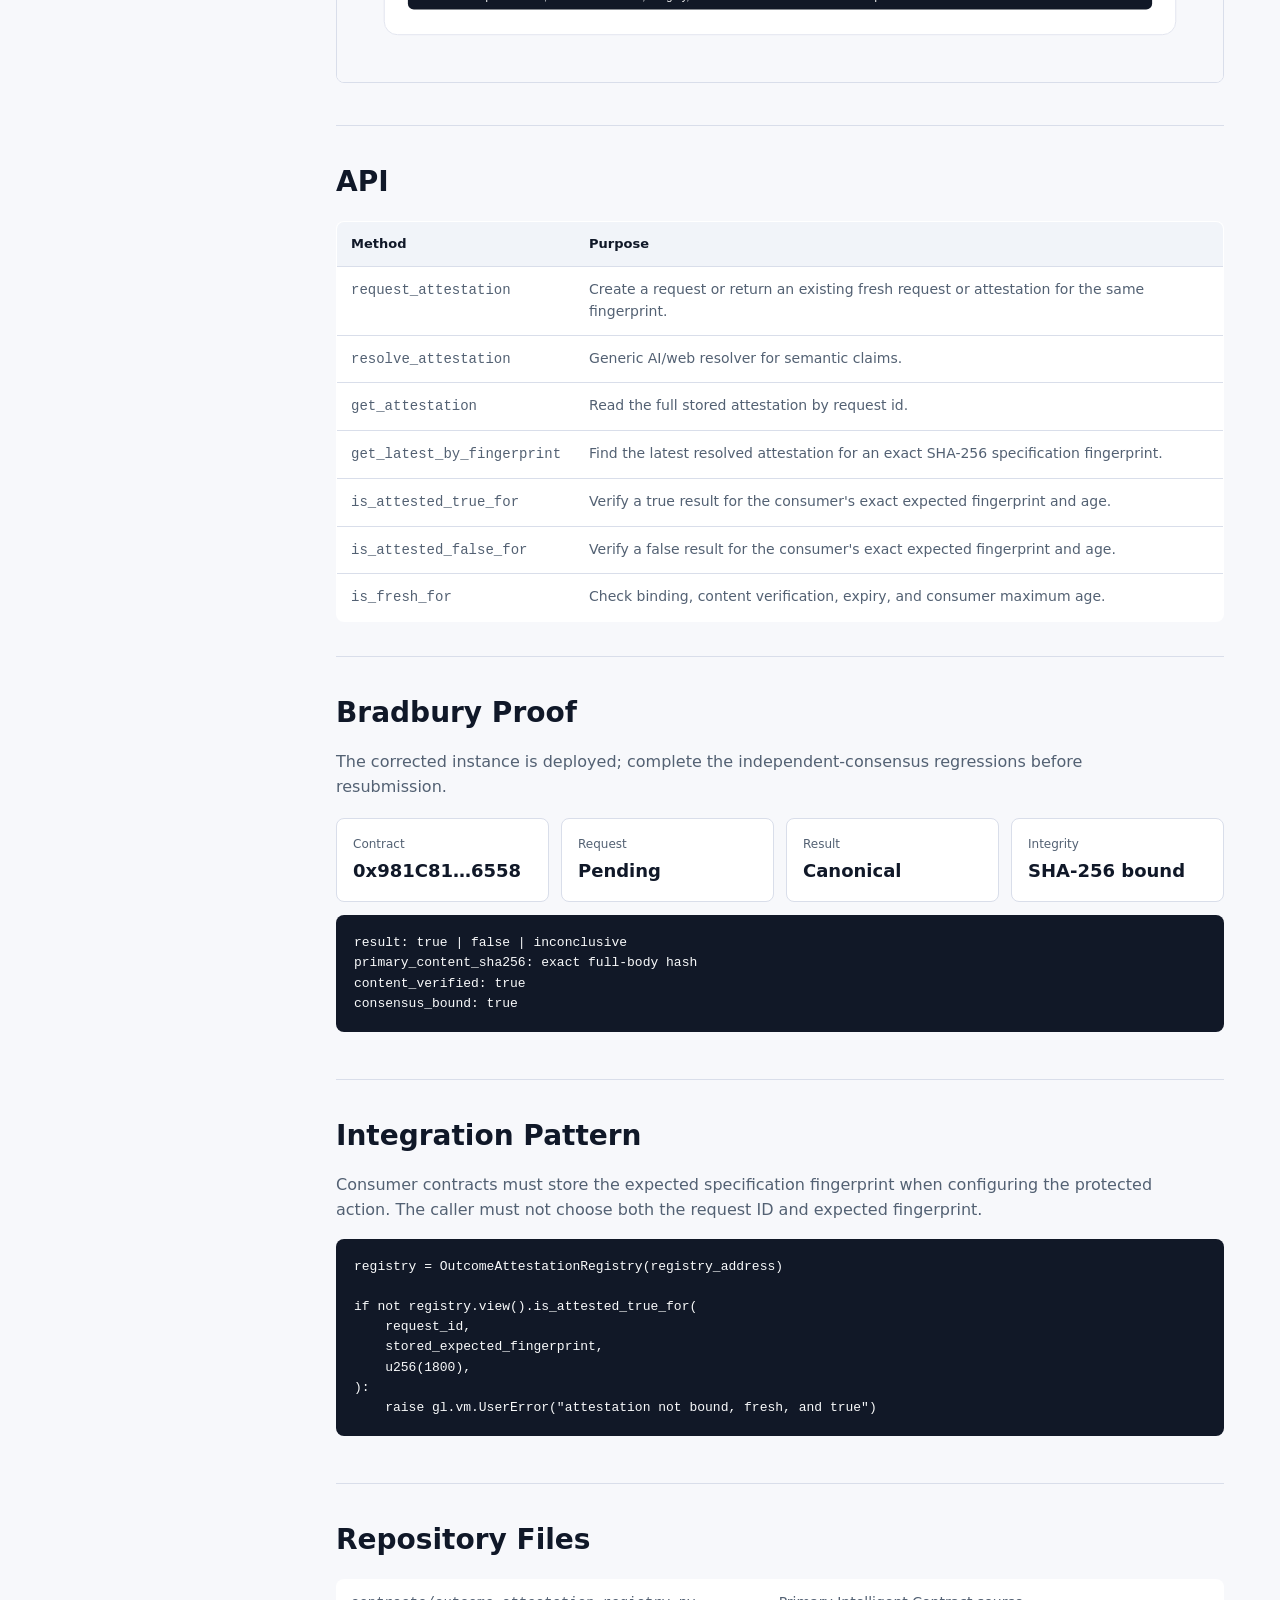
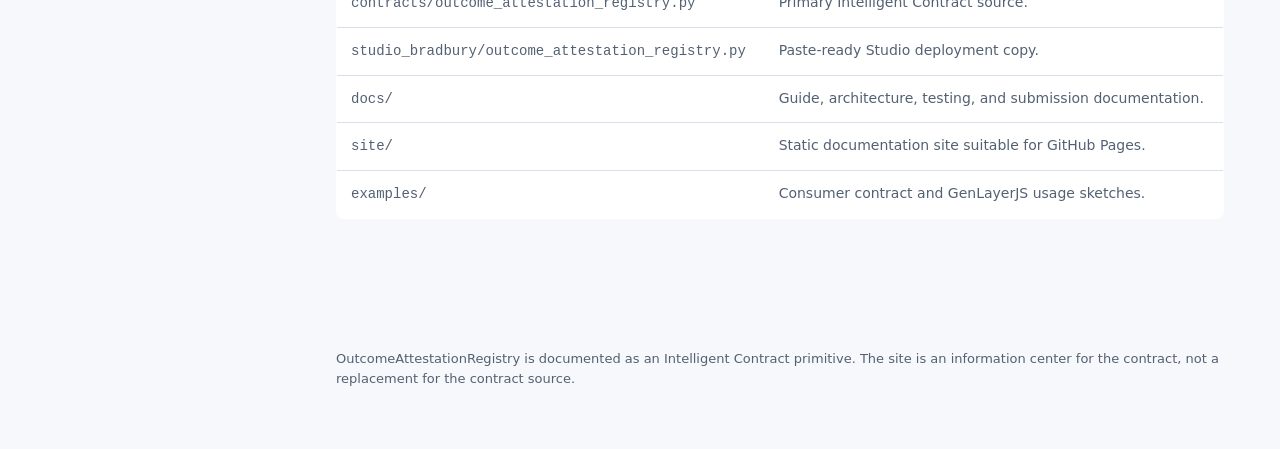
==== commit 2ec97e20: "Record hardened Bradbury deployment" ====
--- a/site/index.html
+++ b/site/index.html
@@ -120,12 +120,12 @@
           <section id="testing">
             <h2>Bradbury Proof</h2>
             <p>
-              Deploy a fresh corrected instance and capture the independent-consensus smoke test before resubmission.
+              The corrected instance is deployed; complete the independent-consensus regressions before resubmission.
             </p>
             <div class="proof">
               <div class="metric">
                 <span>Contract</span>
-                <strong>Pending redeployment</strong>
+                <strong>0x981C81…6558</strong>
               </div>
               <div class="metric">
                 <span>Request</span>
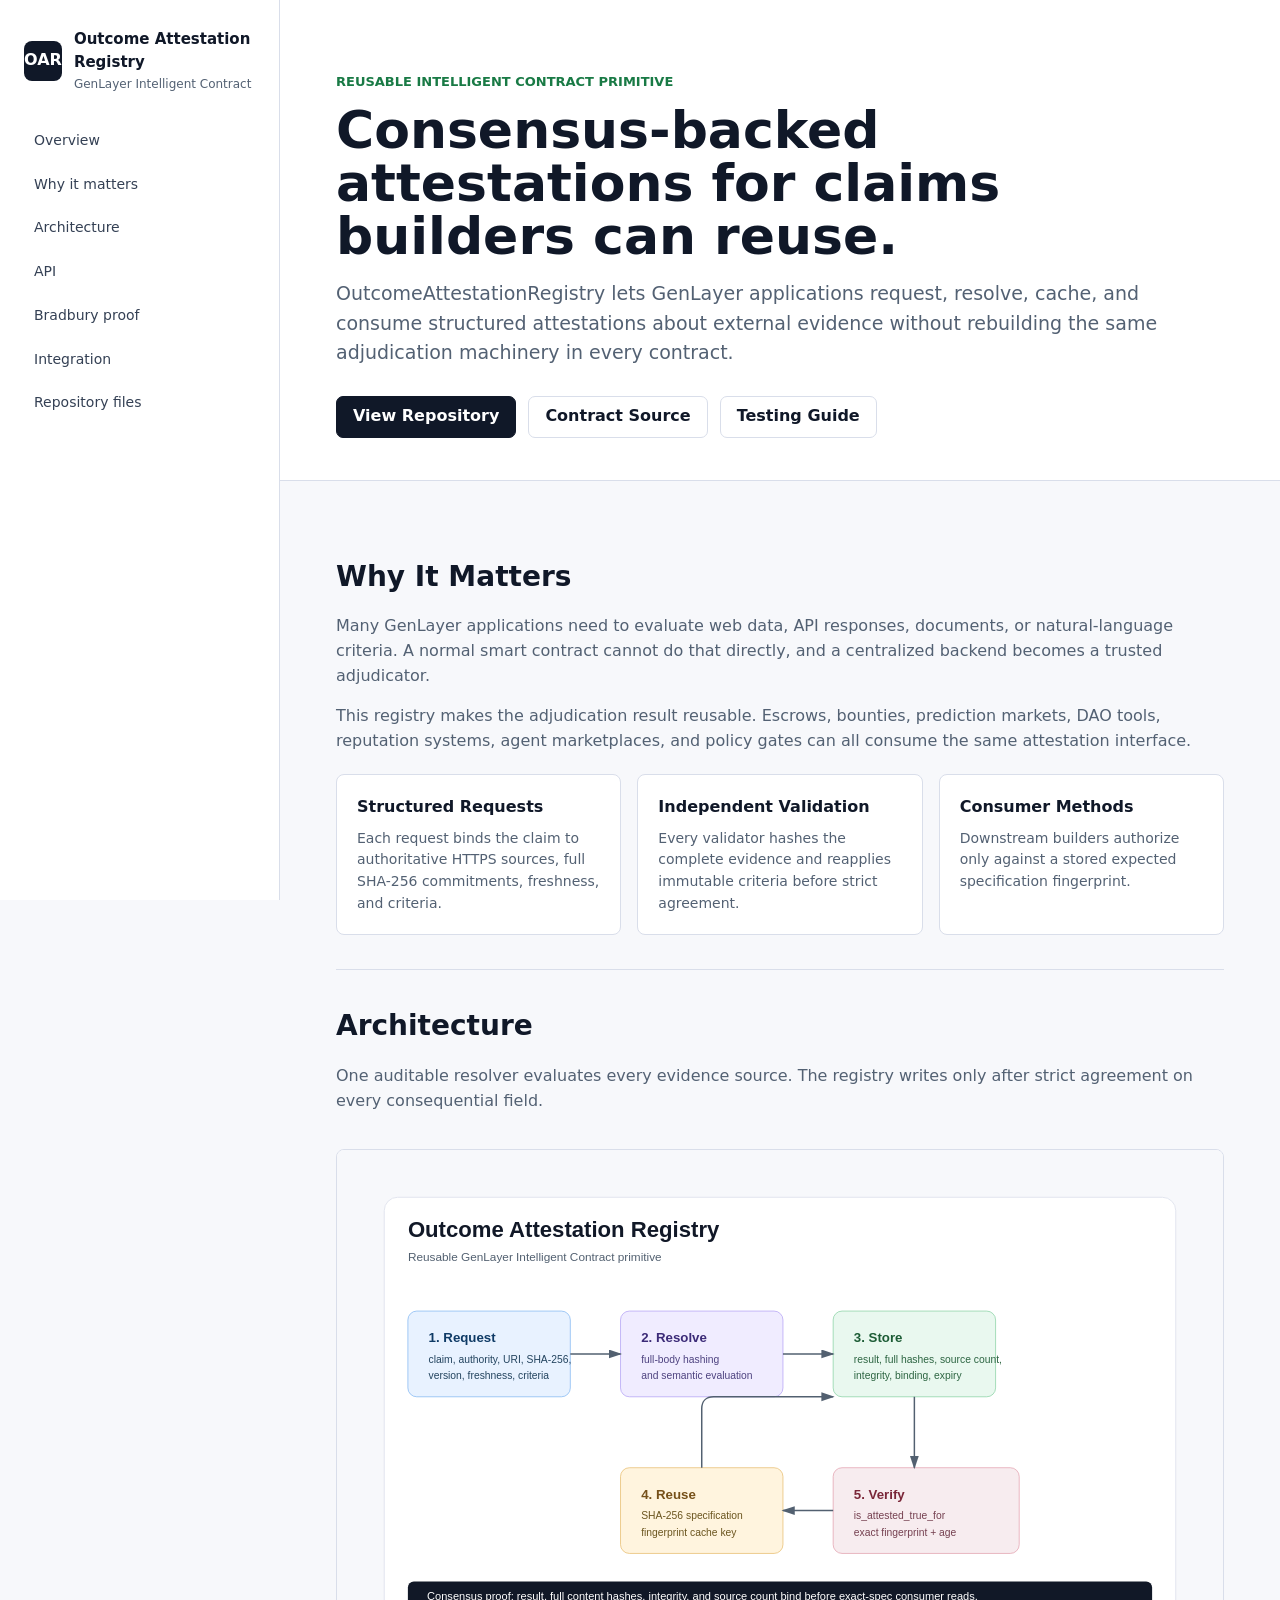
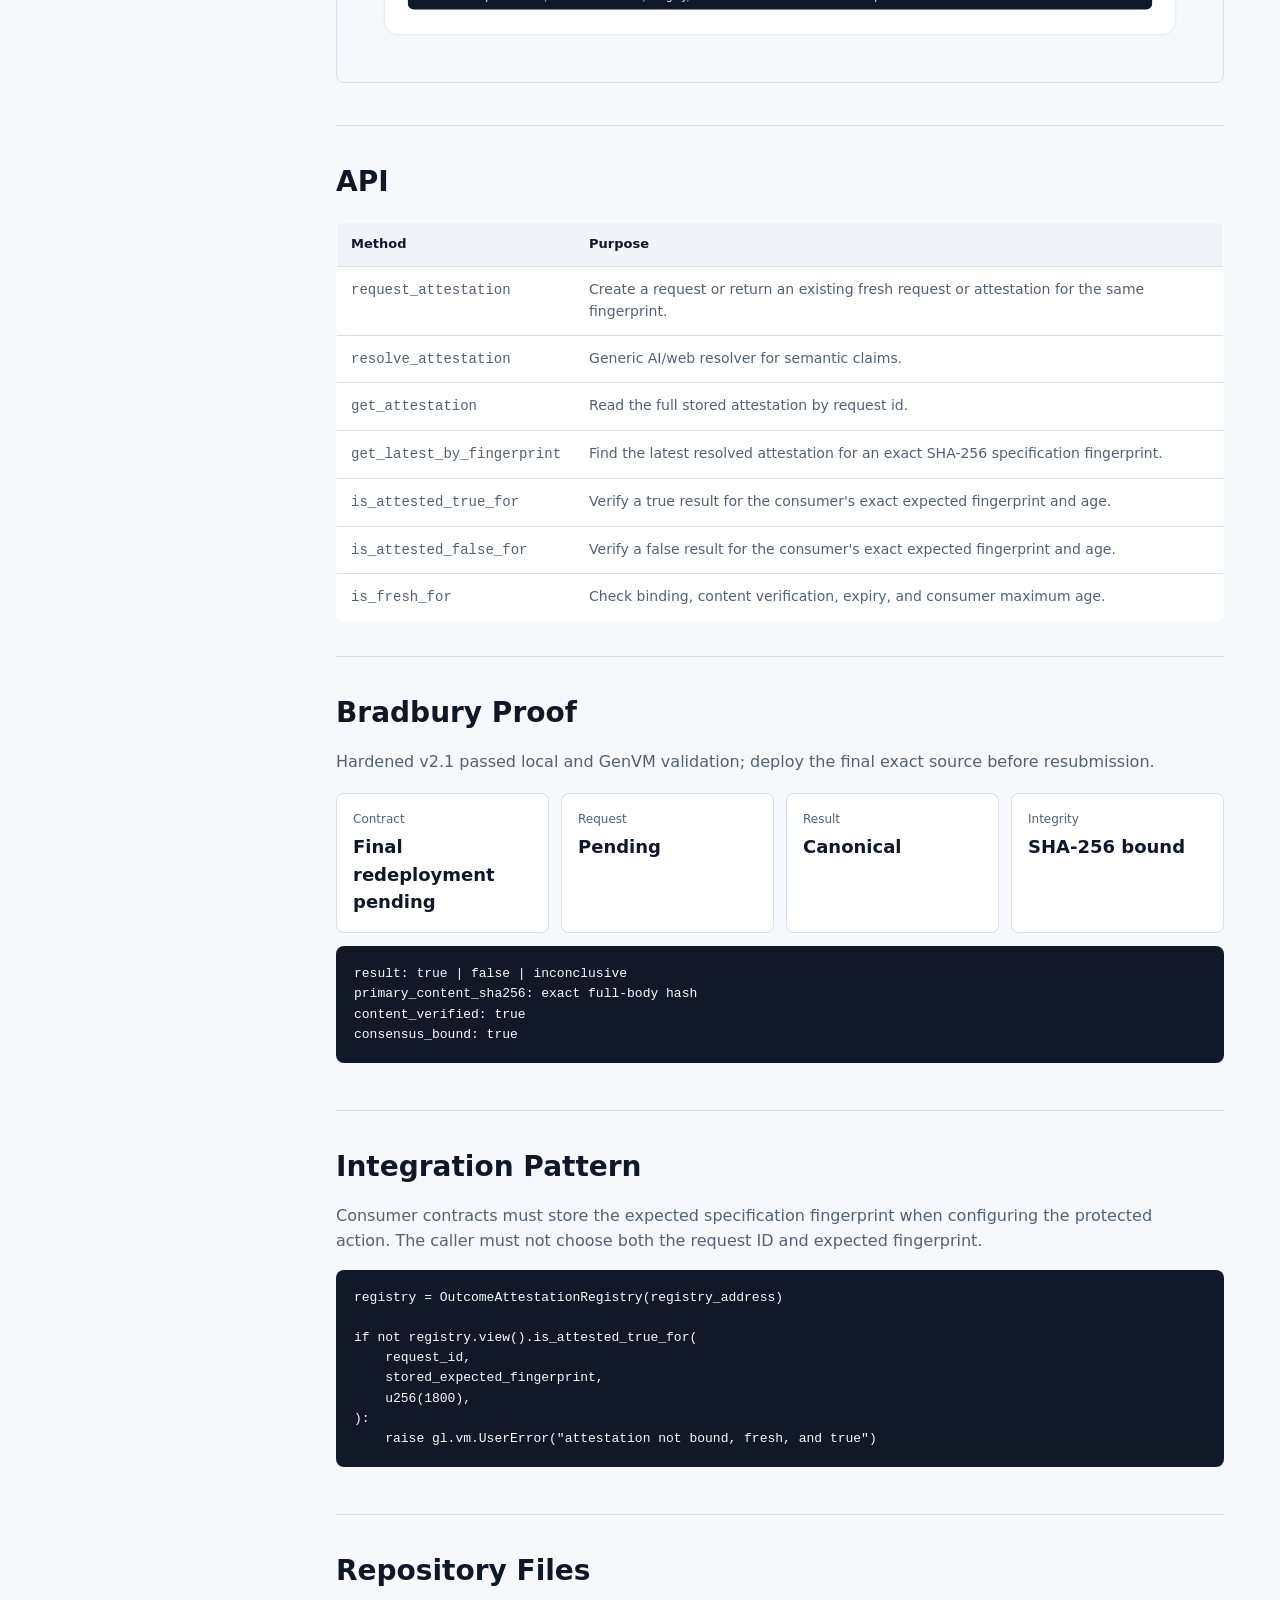
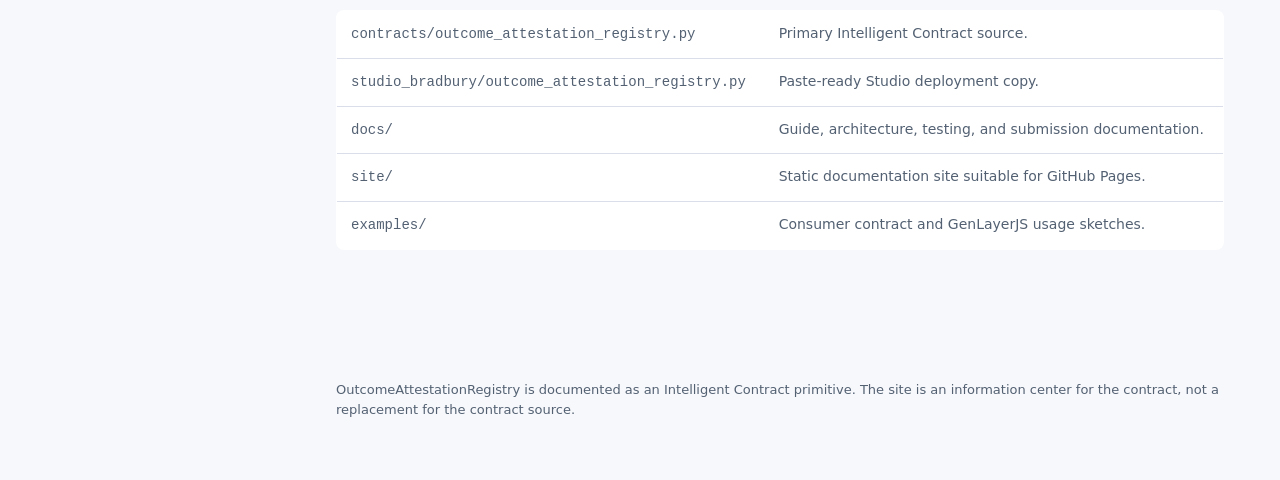
==== commit 33244615: "Document v2 candidate regression findings" ====
--- a/site/index.html
+++ b/site/index.html
@@ -120,12 +120,12 @@
           <section id="testing">
             <h2>Bradbury Proof</h2>
             <p>
-              The corrected instance is deployed; complete the independent-consensus regressions before resubmission.
+              Hardened v2.1 passed local and GenVM validation; deploy the final exact source before resubmission.
             </p>
             <div class="proof">
               <div class="metric">
                 <span>Contract</span>
-                <strong>0x981C81…6558</strong>
+                <strong>Final redeployment pending</strong>
               </div>
               <div class="metric">
                 <span>Request</span>
